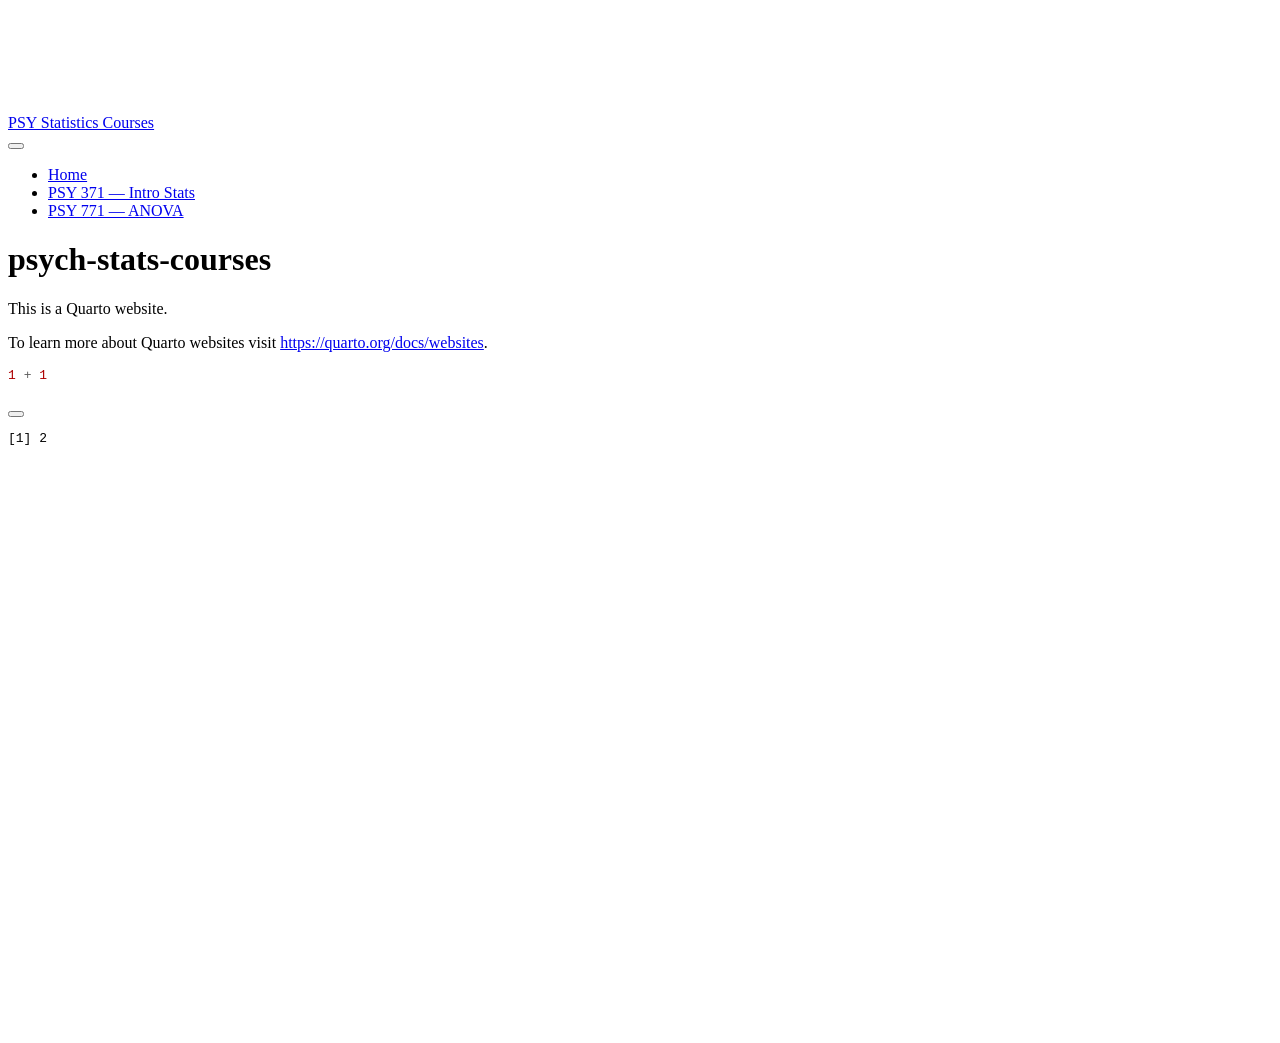
==== docs/index.html @ b62e123d "add docs folder" ====
<!DOCTYPE html>
<html xmlns="http://www.w3.org/1999/xhtml" lang="en" xml:lang="en"><head>

<meta charset="utf-8">
<meta name="generator" content="quarto-1.8.25">

<meta name="viewport" content="width=device-width, initial-scale=1.0, user-scalable=yes">


<title>psych-stats-courses – PSY Statistics Courses</title>
<style>
code{white-space: pre-wrap;}
span.smallcaps{font-variant: small-caps;}
div.columns{display: flex; gap: min(4vw, 1.5em);}
div.column{flex: auto; overflow-x: auto;}
div.hanging-indent{margin-left: 1.5em; text-indent: -1.5em;}
ul.task-list{list-style: none;}
ul.task-list li input[type="checkbox"] {
  width: 0.8em;
  margin: 0 0.8em 0.2em -1em; /* quarto-specific, see https://github.com/quarto-dev/quarto-cli/issues/4556 */ 
  vertical-align: middle;
}
/* CSS for syntax highlighting */
html { -webkit-text-size-adjust: 100%; }
pre > code.sourceCode { white-space: pre; position: relative; }
pre > code.sourceCode > span { display: inline-block; line-height: 1.25; }
pre > code.sourceCode > span:empty { height: 1.2em; }
.sourceCode { overflow: visible; }
code.sourceCode > span { color: inherit; text-decoration: inherit; }
div.sourceCode { margin: 1em 0; }
pre.sourceCode { margin: 0; }
@media screen {
div.sourceCode { overflow: auto; }
}
@media print {
pre > code.sourceCode { white-space: pre-wrap; }
pre > code.sourceCode > span { text-indent: -5em; padding-left: 5em; }
}
pre.numberSource code
  { counter-reset: source-line 0; }
pre.numberSource code > span
  { position: relative; left: -4em; counter-increment: source-line; }
pre.numberSource code > span > a:first-child::before
  { content: counter(source-line);
    position: relative; left: -1em; text-align: right; vertical-align: baseline;
    border: none; display: inline-block;
    -webkit-touch-callout: none; -webkit-user-select: none;
    -khtml-user-select: none; -moz-user-select: none;
    -ms-user-select: none; user-select: none;
    padding: 0 4px; width: 4em;
  }
pre.numberSource { margin-left: 3em;  padding-left: 4px; }
div.sourceCode
  {   }
@media screen {
pre > code.sourceCode > span > a:first-child::before { text-decoration: underline; }
}
</style>


<script src="site_libs/quarto-nav/quarto-nav.js"></script>
<script src="site_libs/quarto-nav/headroom.min.js"></script>
<script src="site_libs/clipboard/clipboard.min.js"></script>
<script src="site_libs/quarto-search/autocomplete.umd.js"></script>
<script src="site_libs/quarto-search/fuse.min.js"></script>
<script src="site_libs/quarto-search/quarto-search.js"></script>
<meta name="quarto:offset" content="./">
<script src="site_libs/quarto-html/quarto.js" type="module"></script>
<script src="site_libs/quarto-html/tabsets/tabsets.js" type="module"></script>
<script src="site_libs/quarto-html/axe/axe-check.js" type="module"></script>
<script src="site_libs/quarto-html/popper.min.js"></script>
<script src="site_libs/quarto-html/tippy.umd.min.js"></script>
<script src="site_libs/quarto-html/anchor.min.js"></script>
<link href="site_libs/quarto-html/tippy.css" rel="stylesheet">
<link href="site_libs/quarto-html/quarto-syntax-highlighting-7b89279ff1a6dce999919e0e67d4d9ec.css" rel="stylesheet" id="quarto-text-highlighting-styles">
<script src="site_libs/bootstrap/bootstrap.min.js"></script>
<link href="site_libs/bootstrap/bootstrap-icons.css" rel="stylesheet">
<link href="site_libs/bootstrap/bootstrap-5b4ad623e5705c0698d39aec6f10cf02.min.css" rel="stylesheet" append-hash="true" id="quarto-bootstrap" data-mode="light">
<script id="quarto-search-options" type="application/json">{
  "location": "navbar",
  "copy-button": false,
  "collapse-after": 3,
  "panel-placement": "end",
  "type": "overlay",
  "limit": 50,
  "keyboard-shortcut": [
    "f",
    "/",
    "s"
  ],
  "show-item-context": false,
  "language": {
    "search-no-results-text": "No results",
    "search-matching-documents-text": "matching documents",
    "search-copy-link-title": "Copy link to search",
    "search-hide-matches-text": "Hide additional matches",
    "search-more-match-text": "more match in this document",
    "search-more-matches-text": "more matches in this document",
    "search-clear-button-title": "Clear",
    "search-text-placeholder": "",
    "search-detached-cancel-button-title": "Cancel",
    "search-submit-button-title": "Submit",
    "search-label": "Search"
  }
}</script>


</head>

<body class="nav-fixed quarto-light">

<div id="quarto-search-results"></div>
  <header id="quarto-header" class="headroom fixed-top">
    <nav class="navbar navbar-expand-lg " data-bs-theme="dark">
      <div class="navbar-container container-fluid">
      <div class="navbar-brand-container mx-auto">
    <a href="./index.html" class="navbar-brand navbar-brand-logo">
    </a>
    <a class="navbar-brand" href="./index.html">
    <span class="navbar-title">PSY Statistics Courses</span>
    </a>
  </div>
            <div id="quarto-search" class="" title="Search"></div>
          <button class="navbar-toggler" type="button" data-bs-toggle="collapse" data-bs-target="#navbarCollapse" aria-controls="navbarCollapse" role="menu" aria-expanded="false" aria-label="Toggle navigation" onclick="if (window.quartoToggleHeadroom) { window.quartoToggleHeadroom(); }">
  <span class="navbar-toggler-icon"></span>
</button>
          <div class="collapse navbar-collapse" id="navbarCollapse">
            <ul class="navbar-nav navbar-nav-scroll me-auto">
  <li class="nav-item">
    <a class="nav-link active" href="./index.html" aria-current="page"> 
<span class="menu-text">Home</span></a>
  </li>  
  <li class="nav-item">
    <a class="nav-link" href="./psy371/index.html"> 
<span class="menu-text">PSY 371 — Intro Stats</span></a>
  </li>  
  <li class="nav-item">
    <a class="nav-link" href="./psy771/index.html"> 
<span class="menu-text">PSY 771 — ANOVA</span></a>
  </li>  
</ul>
          </div> <!-- /navcollapse -->
            <div class="quarto-navbar-tools">
</div>
      </div> <!-- /container-fluid -->
    </nav>
</header>
<!-- content -->
<div id="quarto-content" class="quarto-container page-columns page-rows-contents page-layout-article page-navbar">
<!-- sidebar -->
<!-- margin-sidebar -->
    <div id="quarto-margin-sidebar" class="sidebar margin-sidebar zindex-bottom">
        
    </div>
<!-- main -->
<main class="content" id="quarto-document-content">

<header id="title-block-header" class="quarto-title-block default">
<div class="quarto-title">
<h1 class="title">psych-stats-courses</h1>
</div>



<div class="quarto-title-meta">

    
  
    
  </div>
  


</header>


<p>This is a Quarto website.</p>
<p>To learn more about Quarto websites visit <a href="https://quarto.org/docs/websites" class="uri">https://quarto.org/docs/websites</a>.</p>
<div class="cell">
<div class="code-copy-outer-scaffold"><div class="sourceCode cell-code" id="cb1"><pre class="sourceCode r code-with-copy"><code class="sourceCode r"><span id="cb1-1"><a href="#cb1-1" aria-hidden="true" tabindex="-1"></a><span class="dv">1</span> <span class="sc">+</span> <span class="dv">1</span></span></code></pre></div><button title="Copy to Clipboard" class="code-copy-button"><i class="bi"></i></button></div>
<div class="cell-output cell-output-stdout">
<pre><code>[1] 2</code></pre>
</div>
</div>



</main> <!-- /main -->
<script id="quarto-html-after-body" type="application/javascript">
  window.document.addEventListener("DOMContentLoaded", function (event) {
    const icon = "";
    const anchorJS = new window.AnchorJS();
    anchorJS.options = {
      placement: 'right',
      icon: icon
    };
    anchorJS.add('.anchored');
    const isCodeAnnotation = (el) => {
      for (const clz of el.classList) {
        if (clz.startsWith('code-annotation-')) {                     
          return true;
        }
      }
      return false;
    }
    const onCopySuccess = function(e) {
      // button target
      const button = e.trigger;
      // don't keep focus
      button.blur();
      // flash "checked"
      button.classList.add('code-copy-button-checked');
      var currentTitle = button.getAttribute("title");
      button.setAttribute("title", "Copied!");
      let tooltip;
      if (window.bootstrap) {
        button.setAttribute("data-bs-toggle", "tooltip");
        button.setAttribute("data-bs-placement", "left");
        button.setAttribute("data-bs-title", "Copied!");
        tooltip = new bootstrap.Tooltip(button, 
          { trigger: "manual", 
            customClass: "code-copy-button-tooltip",
            offset: [0, -8]});
        tooltip.show();    
      }
      setTimeout(function() {
        if (tooltip) {
          tooltip.hide();
          button.removeAttribute("data-bs-title");
          button.removeAttribute("data-bs-toggle");
          button.removeAttribute("data-bs-placement");
        }
        button.setAttribute("title", currentTitle);
        button.classList.remove('code-copy-button-checked');
      }, 1000);
      // clear code selection
      e.clearSelection();
    }
    const getTextToCopy = function(trigger) {
      const outerScaffold = trigger.parentElement.cloneNode(true);
      const codeEl = outerScaffold.querySelector('code');
      for (const childEl of codeEl.children) {
        if (isCodeAnnotation(childEl)) {
          childEl.remove();
        }
      }
      return codeEl.innerText;
    }
    const clipboard = new window.ClipboardJS('.code-copy-button:not([data-in-quarto-modal])', {
      text: getTextToCopy
    });
    clipboard.on('success', onCopySuccess);
    if (window.document.getElementById('quarto-embedded-source-code-modal')) {
      const clipboardModal = new window.ClipboardJS('.code-copy-button[data-in-quarto-modal]', {
        text: getTextToCopy,
        container: window.document.getElementById('quarto-embedded-source-code-modal')
      });
      clipboardModal.on('success', onCopySuccess);
    }
      var localhostRegex = new RegExp(/^(?:http|https):\/\/localhost\:?[0-9]*\//);
      var mailtoRegex = new RegExp(/^mailto:/);
        var filterRegex = new RegExp('/' + window.location.host + '/');
      var isInternal = (href) => {
          return filterRegex.test(href) || localhostRegex.test(href) || mailtoRegex.test(href);
      }
      // Inspect non-navigation links and adorn them if external
     var links = window.document.querySelectorAll('a[href]:not(.nav-link):not(.navbar-brand):not(.toc-action):not(.sidebar-link):not(.sidebar-item-toggle):not(.pagination-link):not(.no-external):not([aria-hidden]):not(.dropdown-item):not(.quarto-navigation-tool):not(.about-link)');
      for (var i=0; i<links.length; i++) {
        const link = links[i];
        if (!isInternal(link.href)) {
          // undo the damage that might have been done by quarto-nav.js in the case of
          // links that we want to consider external
          if (link.dataset.originalHref !== undefined) {
            link.href = link.dataset.originalHref;
          }
        }
      }
    function tippyHover(el, contentFn, onTriggerFn, onUntriggerFn) {
      const config = {
        allowHTML: true,
        maxWidth: 500,
        delay: 100,
        arrow: false,
        appendTo: function(el) {
            return el.parentElement;
        },
        interactive: true,
        interactiveBorder: 10,
        theme: 'quarto',
        placement: 'bottom-start',
      };
      if (contentFn) {
        config.content = contentFn;
      }
      if (onTriggerFn) {
        config.onTrigger = onTriggerFn;
      }
      if (onUntriggerFn) {
        config.onUntrigger = onUntriggerFn;
      }
      window.tippy(el, config); 
    }
    const noterefs = window.document.querySelectorAll('a[role="doc-noteref"]');
    for (var i=0; i<noterefs.length; i++) {
      const ref = noterefs[i];
      tippyHover(ref, function() {
        // use id or data attribute instead here
        let href = ref.getAttribute('data-footnote-href') || ref.getAttribute('href');
        try { href = new URL(href).hash; } catch {}
        const id = href.replace(/^#\/?/, "");
        const note = window.document.getElementById(id);
        if (note) {
          return note.innerHTML;
        } else {
          return "";
        }
      });
    }
    const xrefs = window.document.querySelectorAll('a.quarto-xref');
    const processXRef = (id, note) => {
      // Strip column container classes
      const stripColumnClz = (el) => {
        el.classList.remove("page-full", "page-columns");
        if (el.children) {
          for (const child of el.children) {
            stripColumnClz(child);
          }
        }
      }
      stripColumnClz(note)
      if (id === null || id.startsWith('sec-')) {
        // Special case sections, only their first couple elements
        const container = document.createElement("div");
        if (note.children && note.children.length > 2) {
          container.appendChild(note.children[0].cloneNode(true));
          for (let i = 1; i < note.children.length; i++) {
            const child = note.children[i];
            if (child.tagName === "P" && child.innerText === "") {
              continue;
            } else {
              container.appendChild(child.cloneNode(true));
              break;
            }
          }
          if (window.Quarto?.typesetMath) {
            window.Quarto.typesetMath(container);
          }
          return container.innerHTML
        } else {
          if (window.Quarto?.typesetMath) {
            window.Quarto.typesetMath(note);
          }
          return note.innerHTML;
        }
      } else {
        // Remove any anchor links if they are present
        const anchorLink = note.querySelector('a.anchorjs-link');
        if (anchorLink) {
          anchorLink.remove();
        }
        if (window.Quarto?.typesetMath) {
          window.Quarto.typesetMath(note);
        }
        if (note.classList.contains("callout")) {
          return note.outerHTML;
        } else {
          return note.innerHTML;
        }
      }
    }
    for (var i=0; i<xrefs.length; i++) {
      const xref = xrefs[i];
      tippyHover(xref, undefined, function(instance) {
        instance.disable();
        let url = xref.getAttribute('href');
        let hash = undefined; 
        if (url.startsWith('#')) {
          hash = url;
        } else {
          try { hash = new URL(url).hash; } catch {}
        }
        if (hash) {
          const id = hash.replace(/^#\/?/, "");
          const note = window.document.getElementById(id);
          if (note !== null) {
            try {
              const html = processXRef(id, note.cloneNode(true));
              instance.setContent(html);
            } finally {
              instance.enable();
              instance.show();
            }
          } else {
            // See if we can fetch this
            fetch(url.split('#')[0])
            .then(res => res.text())
            .then(html => {
              const parser = new DOMParser();
              const htmlDoc = parser.parseFromString(html, "text/html");
              const note = htmlDoc.getElementById(id);
              if (note !== null) {
                const html = processXRef(id, note);
                instance.setContent(html);
              } 
            }).finally(() => {
              instance.enable();
              instance.show();
            });
          }
        } else {
          // See if we can fetch a full url (with no hash to target)
          // This is a special case and we should probably do some content thinning / targeting
          fetch(url)
          .then(res => res.text())
          .then(html => {
            const parser = new DOMParser();
            const htmlDoc = parser.parseFromString(html, "text/html");
            const note = htmlDoc.querySelector('main.content');
            if (note !== null) {
              // This should only happen for chapter cross references
              // (since there is no id in the URL)
              // remove the first header
              if (note.children.length > 0 && note.children[0].tagName === "HEADER") {
                note.children[0].remove();
              }
              const html = processXRef(null, note);
              instance.setContent(html);
            } 
          }).finally(() => {
            instance.enable();
            instance.show();
          });
        }
      }, function(instance) {
      });
    }
        let selectedAnnoteEl;
        const selectorForAnnotation = ( cell, annotation) => {
          let cellAttr = 'data-code-cell="' + cell + '"';
          let lineAttr = 'data-code-annotation="' +  annotation + '"';
          const selector = 'span[' + cellAttr + '][' + lineAttr + ']';
          return selector;
        }
        const selectCodeLines = (annoteEl) => {
          const doc = window.document;
          const targetCell = annoteEl.getAttribute("data-target-cell");
          const targetAnnotation = annoteEl.getAttribute("data-target-annotation");
          const annoteSpan = window.document.querySelector(selectorForAnnotation(targetCell, targetAnnotation));
          const lines = annoteSpan.getAttribute("data-code-lines").split(",");
          const lineIds = lines.map((line) => {
            return targetCell + "-" + line;
          })
          let top = null;
          let height = null;
          let parent = null;
          if (lineIds.length > 0) {
              //compute the position of the single el (top and bottom and make a div)
              const el = window.document.getElementById(lineIds[0]);
              top = el.offsetTop;
              height = el.offsetHeight;
              parent = el.parentElement.parentElement;
            if (lineIds.length > 1) {
              const lastEl = window.document.getElementById(lineIds[lineIds.length - 1]);
              const bottom = lastEl.offsetTop + lastEl.offsetHeight;
              height = bottom - top;
            }
            if (top !== null && height !== null && parent !== null) {
              // cook up a div (if necessary) and position it 
              let div = window.document.getElementById("code-annotation-line-highlight");
              if (div === null) {
                div = window.document.createElement("div");
                div.setAttribute("id", "code-annotation-line-highlight");
                div.style.position = 'absolute';
                parent.appendChild(div);
              }
              div.style.top = top - 2 + "px";
              div.style.height = height + 4 + "px";
              div.style.left = 0;
              let gutterDiv = window.document.getElementById("code-annotation-line-highlight-gutter");
              if (gutterDiv === null) {
                gutterDiv = window.document.createElement("div");
                gutterDiv.setAttribute("id", "code-annotation-line-highlight-gutter");
                gutterDiv.style.position = 'absolute';
                const codeCell = window.document.getElementById(targetCell);
                const gutter = codeCell.querySelector('.code-annotation-gutter');
                gutter.appendChild(gutterDiv);
              }
              gutterDiv.style.top = top - 2 + "px";
              gutterDiv.style.height = height + 4 + "px";
            }
            selectedAnnoteEl = annoteEl;
          }
        };
        const unselectCodeLines = () => {
          const elementsIds = ["code-annotation-line-highlight", "code-annotation-line-highlight-gutter"];
          elementsIds.forEach((elId) => {
            const div = window.document.getElementById(elId);
            if (div) {
              div.remove();
            }
          });
          selectedAnnoteEl = undefined;
        };
          // Handle positioning of the toggle
      window.addEventListener(
        "resize",
        throttle(() => {
          elRect = undefined;
          if (selectedAnnoteEl) {
            selectCodeLines(selectedAnnoteEl);
          }
        }, 10)
      );
      function throttle(fn, ms) {
      let throttle = false;
      let timer;
        return (...args) => {
          if(!throttle) { // first call gets through
              fn.apply(this, args);
              throttle = true;
          } else { // all the others get throttled
              if(timer) clearTimeout(timer); // cancel #2
              timer = setTimeout(() => {
                fn.apply(this, args);
                timer = throttle = false;
              }, ms);
          }
        };
      }
        // Attach click handler to the DT
        const annoteDls = window.document.querySelectorAll('dt[data-target-cell]');
        for (const annoteDlNode of annoteDls) {
          annoteDlNode.addEventListener('click', (event) => {
            const clickedEl = event.target;
            if (clickedEl !== selectedAnnoteEl) {
              unselectCodeLines();
              const activeEl = window.document.querySelector('dt[data-target-cell].code-annotation-active');
              if (activeEl) {
                activeEl.classList.remove('code-annotation-active');
              }
              selectCodeLines(clickedEl);
              clickedEl.classList.add('code-annotation-active');
            } else {
              // Unselect the line
              unselectCodeLines();
              clickedEl.classList.remove('code-annotation-active');
            }
          });
        }
    const findCites = (el) => {
      const parentEl = el.parentElement;
      if (parentEl) {
        const cites = parentEl.dataset.cites;
        if (cites) {
          return {
            el,
            cites: cites.split(' ')
          };
        } else {
          return findCites(el.parentElement)
        }
      } else {
        return undefined;
      }
    };
    var bibliorefs = window.document.querySelectorAll('a[role="doc-biblioref"]');
    for (var i=0; i<bibliorefs.length; i++) {
      const ref = bibliorefs[i];
      const citeInfo = findCites(ref);
      if (citeInfo) {
        tippyHover(citeInfo.el, function() {
          var popup = window.document.createElement('div');
          citeInfo.cites.forEach(function(cite) {
            var citeDiv = window.document.createElement('div');
            citeDiv.classList.add('hanging-indent');
            citeDiv.classList.add('csl-entry');
            var biblioDiv = window.document.getElementById('ref-' + cite);
            if (biblioDiv) {
              citeDiv.innerHTML = biblioDiv.innerHTML;
            }
            popup.appendChild(citeDiv);
          });
          return popup.innerHTML;
        });
      }
    }
  });
  </script>
</div> <!-- /content -->




</body></html>
---- docs/site_libs/quarto-html/tippy.css ----
.tippy-box[data-animation=fade][data-state=hidden]{opacity:0}[data-tippy-root]{max-width:calc(100vw - 10px)}.tippy-box{position:relative;background-color:#333;color:#fff;border-radius:4px;font-size:14px;line-height:1.4;white-space:normal;outline:0;transition-property:transform,visibility,opacity}.tippy-box[data-placement^=top]>.tippy-arrow{bottom:0}.tippy-box[data-placement^=top]>.tippy-arrow:before{bottom:-7px;left:0;border-width:8px 8px 0;border-top-color:initial;transform-origin:center top}.tippy-box[data-placement^=bottom]>.tippy-arrow{top:0}.tippy-box[data-placement^=bottom]>.tippy-arrow:before{top:-7px;left:0;border-width:0 8px 8px;border-bottom-color:initial;transform-origin:center bottom}.tippy-box[data-placement^=left]>.tippy-arrow{right:0}.tippy-box[data-placement^=left]>.tippy-arrow:before{border-width:8px 0 8px 8px;border-left-color:initial;right:-7px;transform-origin:center left}.tippy-box[data-placement^=right]>.tippy-arrow{left:0}.tippy-box[data-placement^=right]>.tippy-arrow:before{left:-7px;border-width:8px 8px 8px 0;border-right-color:initial;transform-origin:center right}.tippy-box[data-inertia][data-state=visible]{transition-timing-function:cubic-bezier(.54,1.5,.38,1.11)}.tippy-arrow{width:16px;height:16px;color:#333}.tippy-arrow:before{content:"";position:absolute;border-color:transparent;border-style:solid}.tippy-content{position:relative;padding:5px 9px;z-index:1}
---- docs/site_libs/quarto-html/quarto-syntax-highlighting-7b89279ff1a6dce999919e0e67d4d9ec.css ----
/* quarto syntax highlight colors */
:root {
  --quarto-hl-ot-color: #003B4F;
  --quarto-hl-at-color: #657422;
  --quarto-hl-ss-color: #20794D;
  --quarto-hl-an-color: #5E5E5E;
  --quarto-hl-fu-color: #4758AB;
  --quarto-hl-st-color: #20794D;
  --quarto-hl-cf-color: #003B4F;
  --quarto-hl-op-color: #5E5E5E;
  --quarto-hl-er-color: #AD0000;
  --quarto-hl-bn-color: #AD0000;
  --quarto-hl-al-color: #AD0000;
  --quarto-hl-va-color: #111111;
  --quarto-hl-bu-color: inherit;
  --quarto-hl-ex-color: inherit;
  --quarto-hl-pp-color: #AD0000;
  --quarto-hl-in-color: #5E5E5E;
  --quarto-hl-vs-color: #20794D;
  --quarto-hl-wa-color: #5E5E5E;
  --quarto-hl-do-color: #5E5E5E;
  --quarto-hl-im-color: #00769E;
  --quarto-hl-ch-color: #20794D;
  --quarto-hl-dt-color: #AD0000;
  --quarto-hl-fl-color: #AD0000;
  --quarto-hl-co-color: #5E5E5E;
  --quarto-hl-cv-color: #5E5E5E;
  --quarto-hl-cn-color: #8f5902;
  --quarto-hl-sc-color: #5E5E5E;
  --quarto-hl-dv-color: #AD0000;
  --quarto-hl-kw-color: #003B4F;
}

/* other quarto variables */
:root {
  --quarto-font-monospace: SFMono-Regular, Menlo, Monaco, Consolas, "Liberation Mono", "Courier New", monospace;
}

/* syntax highlight based on Pandoc's rules */
pre > code.sourceCode > span {
  color: #003B4F;
}

code.sourceCode > span {
  color: #003B4F;
}

div.sourceCode,
div.sourceCode pre.sourceCode {
  color: #003B4F;
}

/* Normal */
code span {
  color: #003B4F;
}

/* Alert */
code span.al {
  color: #AD0000;
  font-style: inherit;
}

/* Annotation */
code span.an {
  color: #5E5E5E;
  font-style: inherit;
}

/* Attribute */
code span.at {
  color: #657422;
  font-style: inherit;
}

/* BaseN */
code span.bn {
  color: #AD0000;
  font-style: inherit;
}

/* BuiltIn */
code span.bu {
  font-style: inherit;
}

/* ControlFlow */
code span.cf {
  color: #003B4F;
  font-weight: bold;
  font-style: inherit;
}

/* Char */
code span.ch {
  color: #20794D;
  font-style: inherit;
}

/* Constant */
code span.cn {
  color: #8f5902;
  font-style: inherit;
}

/* Comment */
code span.co {
  color: #5E5E5E;
  font-style: inherit;
}

/* CommentVar */
code span.cv {
  color: #5E5E5E;
  font-style: italic;
}

/* Documentation */
code span.do {
  color: #5E5E5E;
  font-style: italic;
}

/* DataType */
code span.dt {
  color: #AD0000;
  font-style: inherit;
}

/* DecVal */
code span.dv {
  color: #AD0000;
  font-style: inherit;
}

/* Error */
code span.er {
  color: #AD0000;
  font-style: inherit;
}

/* Extension */
code span.ex {
  font-style: inherit;
}

/* Float */
code span.fl {
  color: #AD0000;
  font-style: inherit;
}

/* Function */
code span.fu {
  color: #4758AB;
  font-style: inherit;
}

/* Import */
code span.im {
  color: #00769E;
  font-style: inherit;
}

/* Information */
code span.in {
  color: #5E5E5E;
  font-style: inherit;
}

/* Keyword */
code span.kw {
  color: #003B4F;
  font-weight: bold;
  font-style: inherit;
}

/* Operator */
code span.op {
  color: #5E5E5E;
  font-style: inherit;
}

/* Other */
code span.ot {
  color: #003B4F;
  font-style: inherit;
}

/* Preprocessor */
code span.pp {
  color: #AD0000;
  font-style: inherit;
}

/* SpecialChar */
code span.sc {
  color: #5E5E5E;
  font-style: inherit;
}

/* SpecialString */
code span.ss {
  color: #20794D;
  font-style: inherit;
}

/* String */
code span.st {
  color: #20794D;
  font-style: inherit;
}

/* Variable */
code span.va {
  color: #111111;
  font-style: inherit;
}

/* VerbatimString */
code span.vs {
  color: #20794D;
  font-style: inherit;
}

/* Warning */
code span.wa {
  color: #5E5E5E;
  font-style: italic;
}

.prevent-inlining {
  content: "</";
}

/*# sourceMappingURL=3944bc705cfaf4c80e56f77c5205168a.css.map */
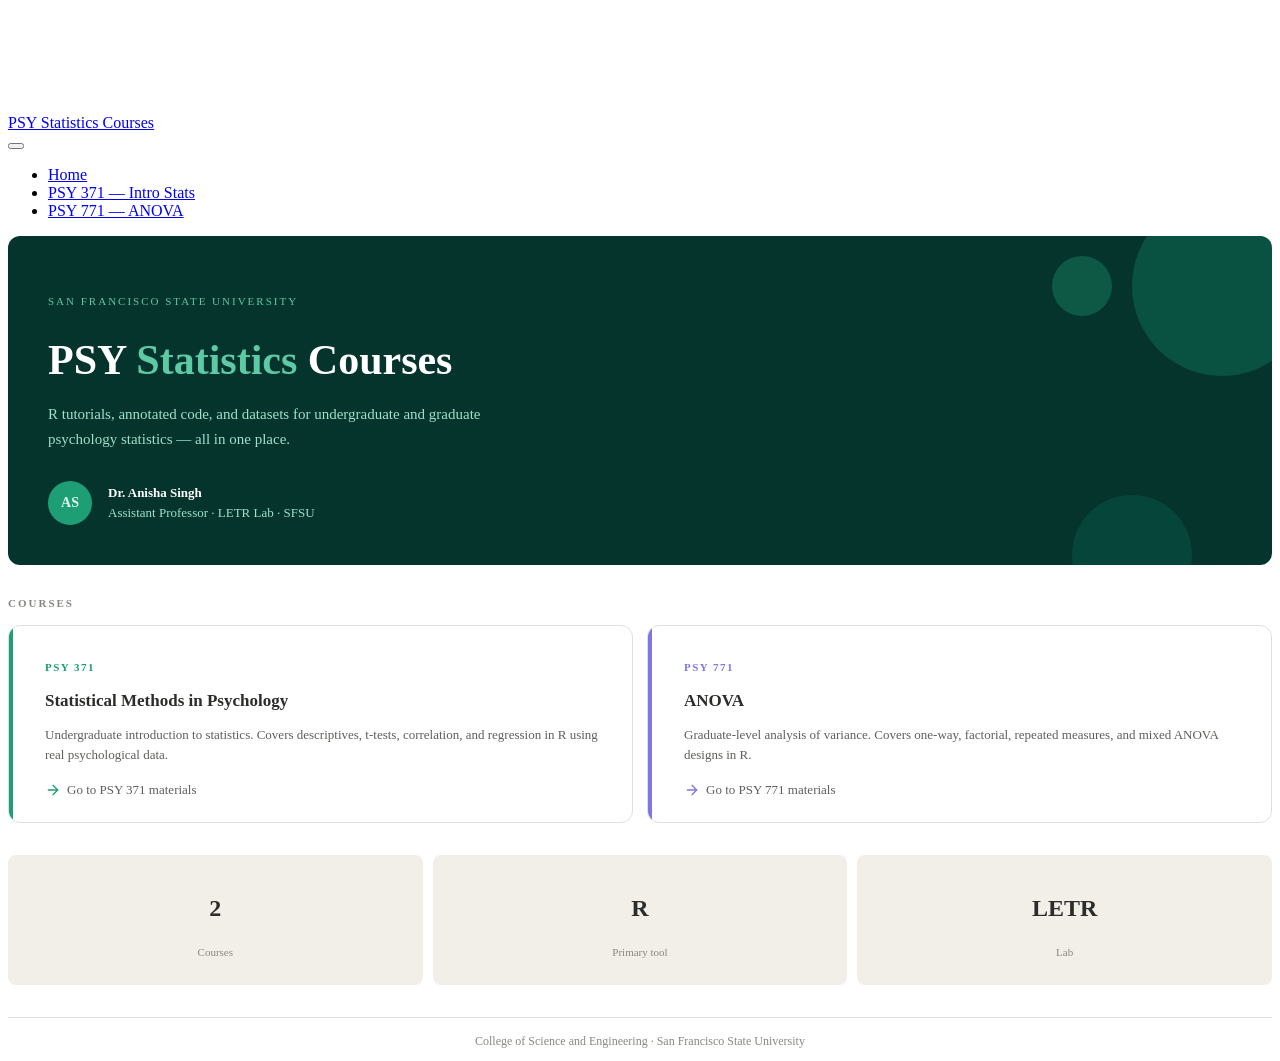
==== commit f0db3d98: "edit 371 description" ====
--- a/docs/index.html
+++ b/docs/index.html
@@ -7,7 +7,7 @@
 <meta name="viewport" content="width=device-width, initial-scale=1.0, user-scalable=yes">
 
 
-<title>psych-stats-courses – PSY Statistics Courses</title>
+<title>quarto-input8b8305bd3e0d8094 – PSY Statistics Courses</title>
 <style>
 code{white-space: pre-wrap;}
 span.smallcaps{font-variant: small-caps;}
@@ -19,41 +19,6 @@
   width: 0.8em;
   margin: 0 0.8em 0.2em -1em; /* quarto-specific, see https://github.com/quarto-dev/quarto-cli/issues/4556 */ 
   vertical-align: middle;
-}
-/* CSS for syntax highlighting */
-html { -webkit-text-size-adjust: 100%; }
-pre > code.sourceCode { white-space: pre; position: relative; }
-pre > code.sourceCode > span { display: inline-block; line-height: 1.25; }
-pre > code.sourceCode > span:empty { height: 1.2em; }
-.sourceCode { overflow: visible; }
-code.sourceCode > span { color: inherit; text-decoration: inherit; }
-div.sourceCode { margin: 1em 0; }
-pre.sourceCode { margin: 0; }
-@media screen {
-div.sourceCode { overflow: auto; }
-}
-@media print {
-pre > code.sourceCode { white-space: pre-wrap; }
-pre > code.sourceCode > span { text-indent: -5em; padding-left: 5em; }
-}
-pre.numberSource code
-  { counter-reset: source-line 0; }
-pre.numberSource code > span
-  { position: relative; left: -4em; counter-increment: source-line; }
-pre.numberSource code > span > a:first-child::before
-  { content: counter(source-line);
-    position: relative; left: -1em; text-align: right; vertical-align: baseline;
-    border: none; display: inline-block;
-    -webkit-touch-callout: none; -webkit-user-select: none;
-    -khtml-user-select: none; -moz-user-select: none;
-    -ms-user-select: none; user-select: none;
-    padding: 0 4px; width: 4em;
-  }
-pre.numberSource { margin-left: 3em;  padding-left: 4px; }
-div.sourceCode
-  {   }
-@media screen {
-pre > code.sourceCode > span > a:first-child::before { text-decoration: underline; }
 }
 </style>
 
@@ -146,42 +111,118 @@
     </nav>
 </header>
 <!-- content -->
-<div id="quarto-content" class="quarto-container page-columns page-rows-contents page-layout-article page-navbar">
+<div id="quarto-content" class="quarto-container page-columns page-rows-contents page-layout-full page-navbar">
 <!-- sidebar -->
 <!-- margin-sidebar -->
     <div id="quarto-margin-sidebar" class="sidebar margin-sidebar zindex-bottom">
         
     </div>
 <!-- main -->
-<main class="content" id="quarto-document-content">
-
-<header id="title-block-header" class="quarto-title-block default">
-<div class="quarto-title">
-<h1 class="title">psych-stats-courses</h1>
+<main class="content column-page" id="quarto-document-content"><header id="title-block-header" class="quarto-title-block"></header>
+
+
+
+
+<style>
+  .hero { background: #04342C; border-radius: 12px; padding: 3rem 2.5rem 2.5rem; margin-bottom: 2rem; position: relative; overflow: hidden; }
+  .hero-geo-1 { position: absolute; top: -40px; right: -40px; width: 180px; height: 180px; border-radius: 50%; background: #0F6E56; opacity: 0.5; }
+  .hero-geo-2 { position: absolute; bottom: -50px; right: 80px; width: 120px; height: 120px; border-radius: 50%; background: #085041; opacity: 0.6; }
+  .hero-geo-3 { position: absolute; top: 20px; right: 160px; width: 60px; height: 60px; border-radius: 50%; background: #1D9E75; opacity: 0.35; }
+  .hero-eyebrow { font-size: 11px; font-weight: 500; letter-spacing: 2px; color: #5DCAA5; text-transform: uppercase; margin-bottom: 1rem; }
+  .hero-title { font-size: 42px; font-weight: 700; color: #ffffff; line-height: 1.2; margin-bottom: 1rem; max-width: 500px; }
+  .hero-title span { color: #5DCAA5; }
+  .hero-desc { font-size: 15px; color: #9FE1CB; line-height: 1.7; max-width: 460px; margin-bottom: 1.75rem; }
+  .hero-meta { display: flex; align-items: center; gap: 1rem; }
+  .hero-avatar { width: 44px; height: 44px; border-radius: 50%; background: #1D9E75; display: flex; align-items: center; justify-content: center; font-size: 14px; font-weight: 600; color: #E1F5EE; flex-shrink: 0; }
+  .hero-meta-text { font-size: 13px; color: #9FE1CB; line-height: 1.5; }
+  .hero-meta-name { color: #ffffff; font-weight: 600; }
+  .section-label { font-size: 11px; font-weight: 600; letter-spacing: 2px; color: #888780; text-transform: uppercase; margin-bottom: 1rem; }
+  .courses-grid { display: grid; grid-template-columns: repeat(auto-fit, minmax(280px, 1fr)); gap: 14px; margin-bottom: 2rem; }
+  .course-card { background: #ffffff; border: 0.5px solid #e0e0e0; border-radius: 12px; padding: 1.5rem; position: relative; overflow: hidden; }
+  .card-accent-371 { position: absolute; top: 0; left: 0; width: 4px; height: 100%; background: #1D9E75; }
+  .card-accent-771 { position: absolute; top: 0; left: 0; width: 4px; height: 100%; background: #7F77DD; }
+  .card-inner { padding-left: 0.75rem; }
+  .card-num { font-size: 11px; font-weight: 600; letter-spacing: 1.5px; text-transform: uppercase; margin-bottom: 0.5rem; }
+  .num-371 { color: #1D9E75; }
+  .num-771 { color: #7F77DD; }
+  .card-title { font-size: 17px; font-weight: 600; color: #2C2C2A; margin-bottom: 0.5rem; line-height: 1.3; }
+  .card-desc { font-size: 13px; color: #5F5E5A; line-height: 1.6; margin-bottom: 1rem; }
+  .card-links { display: flex; flex-direction: column; gap: 6px; }
+  .card-link { font-size: 13px; color: #5F5E5A; display: flex; align-items: center; gap: 6px; text-decoration: none; }
+  .card-link:hover { color: #2C2C2A; }
+  .icon-371 { color: #1D9E75; font-size: 15px; }
+  .icon-771 { color: #7F77DD; font-size: 15px; }
+  .stats-row { display: grid; grid-template-columns: repeat(3, 1fr); gap: 10px; margin-bottom: 2rem; }
+  .stat-card { background: #F1EFE8; border-radius: 8px; padding: 1rem; text-align: center; }
+  .stat-num { font-size: 24px; font-weight: 700; color: #2C2C2A; }
+  .stat-label { font-size: 11px; color: #888780; margin-top: 2px; }
+  .footer-note { text-align: center; font-size: 12px; color: #888780; padding-top: 1rem; border-top: 0.5px solid #e0e0e0; }
+</style>
+
+<div class="hero">
+  <div class="hero-geo-1"></div>
+  <div class="hero-geo-2"></div>
+  <div class="hero-geo-3"></div>
+  <p class="hero-eyebrow">San Francisco State University</p>
+  <h1 class="hero-title">PSY <span>Statistics</span> Courses</h1>
+  <p class="hero-desc">R tutorials, annotated code, and datasets for undergraduate and graduate psychology statistics — all in one place.</p>
+  <div class="hero-meta">
+    <div class="hero-avatar">AS</div>
+    <div class="hero-meta-text">
+      <span class="hero-meta-name">Dr. Anisha Singh</span><br>
+      Assistant Professor · LETR Lab · SFSU
+    </div>
+  </div>
 </div>
 
-
-
-<div class="quarto-title-meta">
-
-    
-  
-    
+<p class="section-label">Courses</p>
+<div class="courses-grid">
+  <div class="course-card">
+    <div class="card-accent-371"></div>
+    <div class="card-inner">
+      <p class="card-num num-371">PSY 371</p>
+      <p class="card-title">Statistical Methods in Psychology</p>
+      <p class="card-desc">Undergraduate introduction to statistics. Covers descriptives, t-tests, correlation, and regression in R using real psychological data.</p>
+      <div class="card-links">
+        <a class="card-link" href="psy371/index.html">
+          <svg class="icon-371" xmlns="http://www.w3.org/2000/svg" width="16" height="16" viewbox="0 0 24 24" fill="none" stroke="currentColor" stroke-width="2" stroke-linecap="round" stroke-linejoin="round"><path d="M5 12h14"></path><path d="m12 5 7 7-7 7"></path></svg>
+          Go to PSY 371 materials
+        </a>
+      </div>
+    </div>
   </div>
-  
-
-
-</header>
-
-
-<p>This is a Quarto website.</p>
-<p>To learn more about Quarto websites visit <a href="https://quarto.org/docs/websites" class="uri">https://quarto.org/docs/websites</a>.</p>
-<div class="cell">
-<div class="code-copy-outer-scaffold"><div class="sourceCode cell-code" id="cb1"><pre class="sourceCode r code-with-copy"><code class="sourceCode r"><span id="cb1-1"><a href="#cb1-1" aria-hidden="true" tabindex="-1"></a><span class="dv">1</span> <span class="sc">+</span> <span class="dv">1</span></span></code></pre></div><button title="Copy to Clipboard" class="code-copy-button"><i class="bi"></i></button></div>
-<div class="cell-output cell-output-stdout">
-<pre><code>[1] 2</code></pre>
+  <div class="course-card">
+    <div class="card-accent-771"></div>
+    <div class="card-inner">
+      <p class="card-num num-771">PSY 771</p>
+      <p class="card-title">ANOVA</p>
+      <p class="card-desc">Graduate-level analysis of variance. Covers one-way, factorial, repeated measures, and mixed ANOVA designs in R.</p>
+      <div class="card-links">
+        <a class="card-link" href="psy771/index.html">
+          <svg class="icon-771" xmlns="http://www.w3.org/2000/svg" width="16" height="16" viewbox="0 0 24 24" fill="none" stroke="currentColor" stroke-width="2" stroke-linecap="round" stroke-linejoin="round"><path d="M5 12h14"></path><path d="m12 5 7 7-7 7"></path></svg>
+          Go to PSY 771 materials
+        </a>
+      </div>
+    </div>
+  </div>
 </div>
+
+<div class="stats-row">
+  <div class="stat-card">
+    <p class="stat-num">2</p>
+    <p class="stat-label">Courses</p>
+  </div>
+  <div class="stat-card">
+    <p class="stat-num">R</p>
+    <p class="stat-label">Primary tool</p>
+  </div>
+  <div class="stat-card">
+    <p class="stat-num">LETR</p>
+    <p class="stat-label">Lab</p>
+  </div>
 </div>
+
+<p class="footer-note">College of Science and Engineering · San Francisco State University</p>
 
 
 
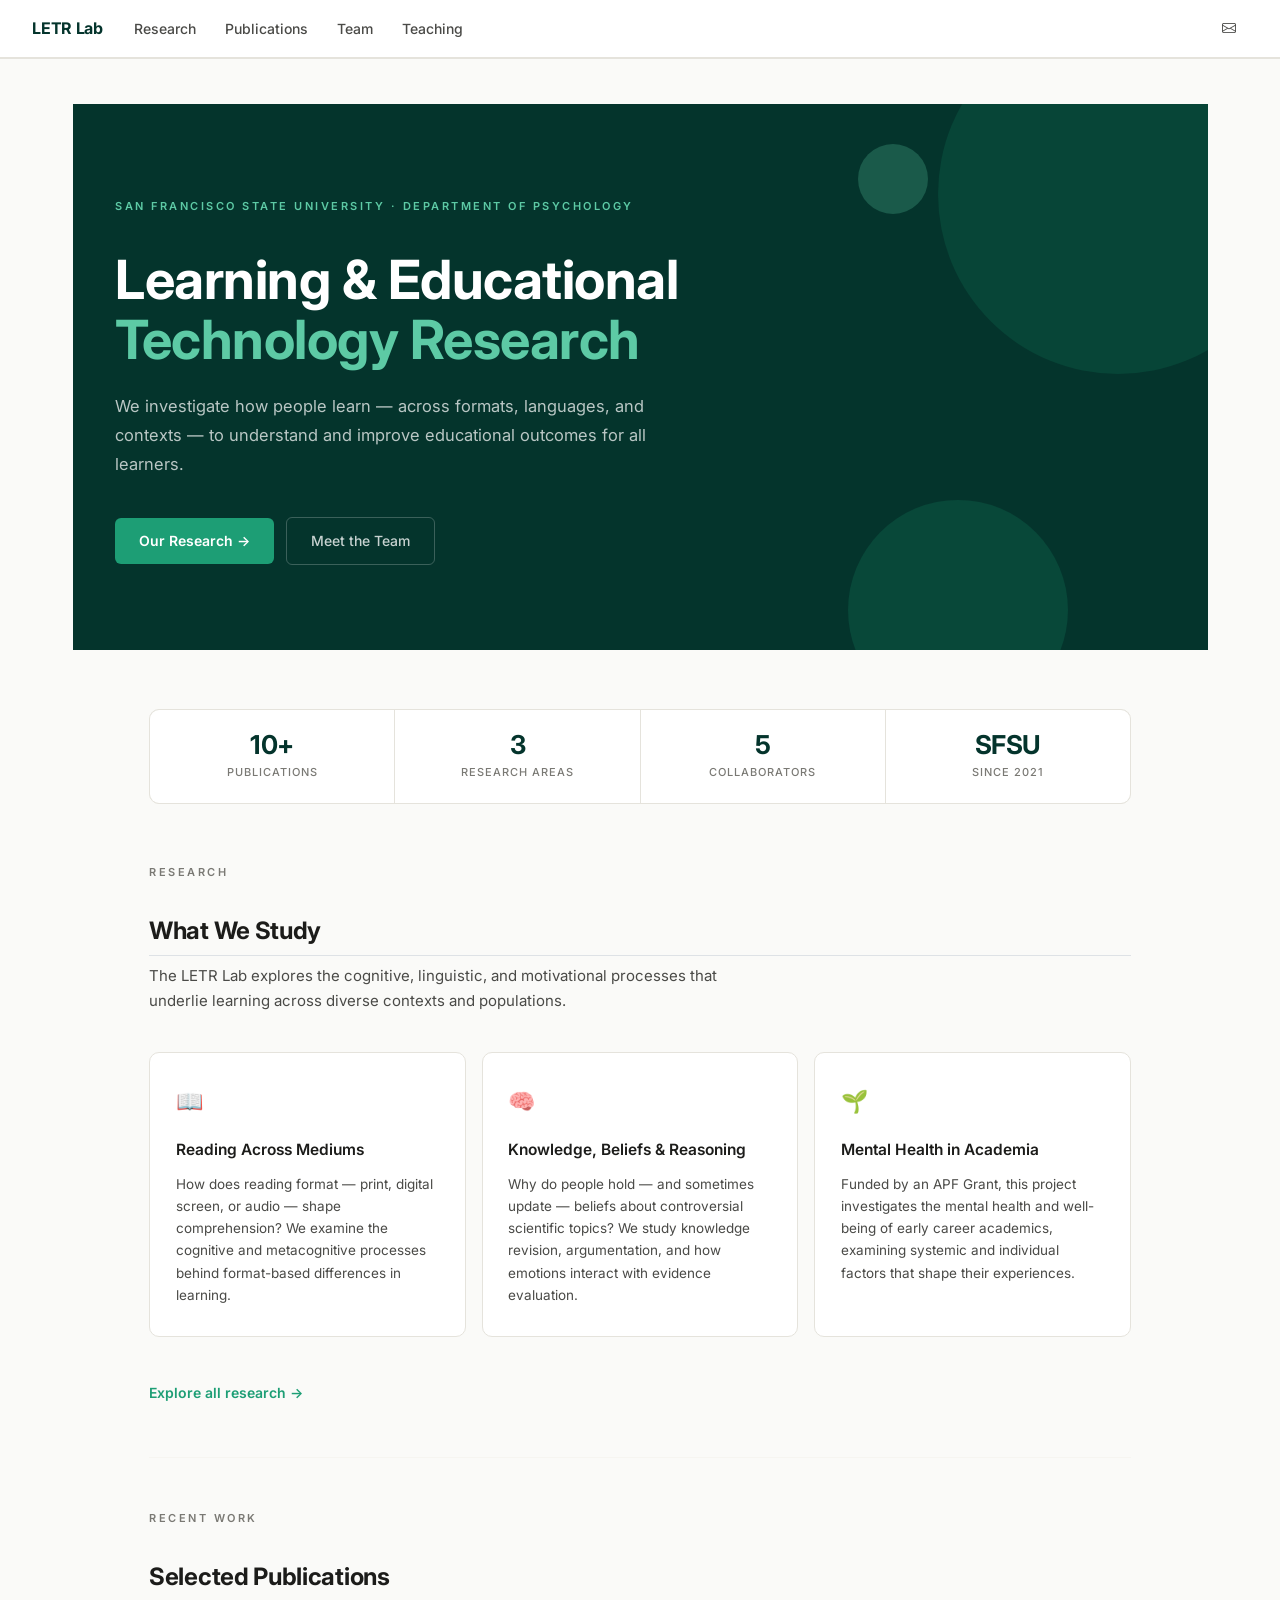
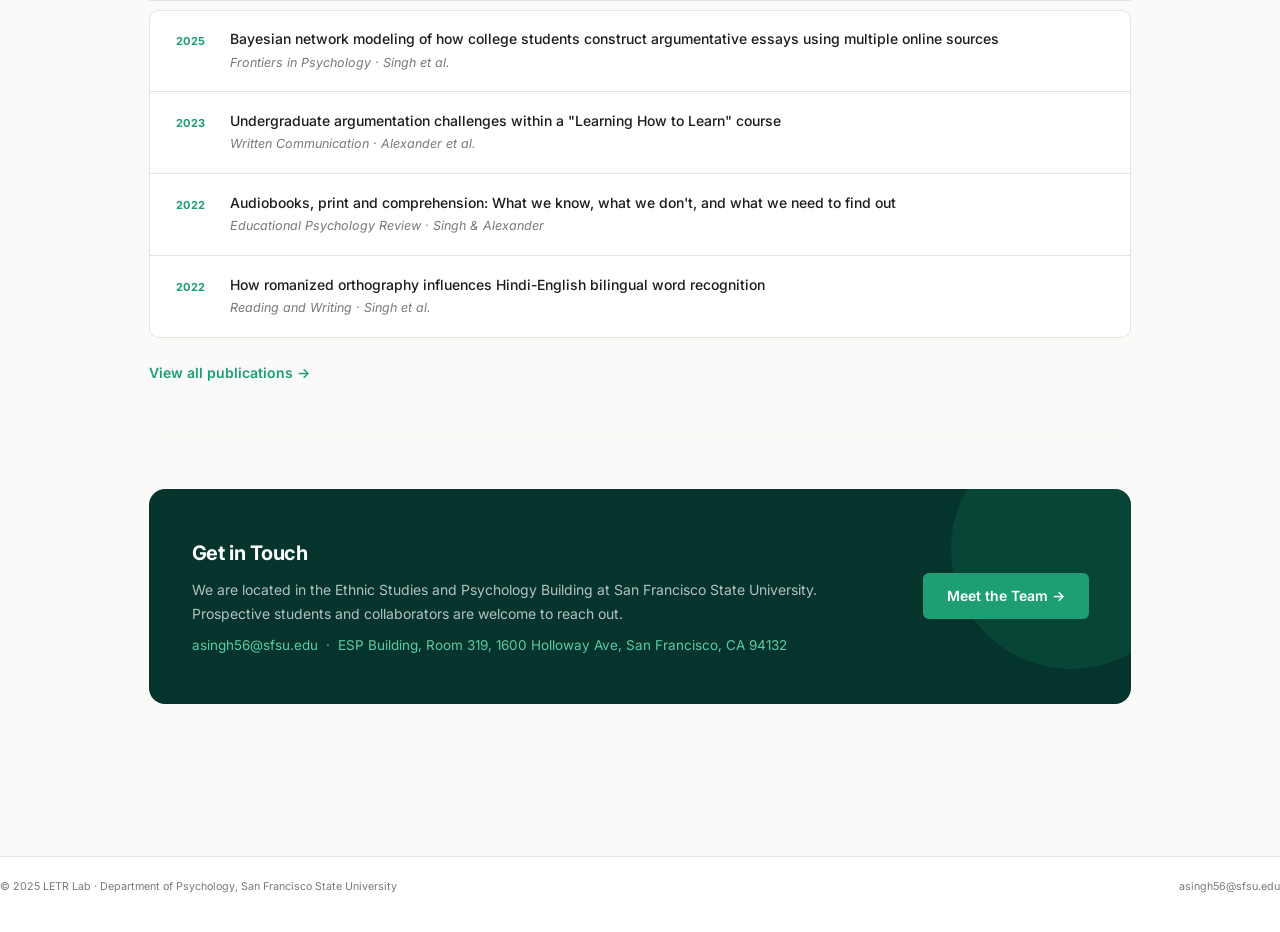
==== commit 7769b558: "Fix theme config and render site" ====
--- a/docs/index.html
+++ b/docs/index.html
@@ -7,7 +7,7 @@
 <meta name="viewport" content="width=device-width, initial-scale=1.0, user-scalable=yes">
 
 
-<title>quarto-input8b8305bd3e0d8094 – PSY Statistics Courses</title>
+<title>quarto-input95e16259f5eb79db – LETR Lab</title>
 <style>
 code{white-space: pre-wrap;}
 span.smallcaps{font-variant: small-caps;}
@@ -26,10 +26,6 @@
 <script src="site_libs/quarto-nav/quarto-nav.js"></script>
 <script src="site_libs/quarto-nav/headroom.min.js"></script>
 <script src="site_libs/clipboard/clipboard.min.js"></script>
-<script src="site_libs/quarto-search/autocomplete.umd.js"></script>
-<script src="site_libs/quarto-search/fuse.min.js"></script>
-<script src="site_libs/quarto-search/quarto-search.js"></script>
-<meta name="quarto:offset" content="./">
 <script src="site_libs/quarto-html/quarto.js" type="module"></script>
 <script src="site_libs/quarto-html/tabsets/tabsets.js" type="module"></script>
 <script src="site_libs/quarto-html/axe/axe-check.js" type="module"></script>
@@ -40,20 +36,8 @@
 <link href="site_libs/quarto-html/quarto-syntax-highlighting-7b89279ff1a6dce999919e0e67d4d9ec.css" rel="stylesheet" id="quarto-text-highlighting-styles">
 <script src="site_libs/bootstrap/bootstrap.min.js"></script>
 <link href="site_libs/bootstrap/bootstrap-icons.css" rel="stylesheet">
-<link href="site_libs/bootstrap/bootstrap-5b4ad623e5705c0698d39aec6f10cf02.min.css" rel="stylesheet" append-hash="true" id="quarto-bootstrap" data-mode="light">
+<link href="site_libs/bootstrap/bootstrap-f773a0c06705e05b96cb58ad98928696.min.css" rel="stylesheet" append-hash="true" id="quarto-bootstrap" data-mode="light">
 <script id="quarto-search-options" type="application/json">{
-  "location": "navbar",
-  "copy-button": false,
-  "collapse-after": 3,
-  "panel-placement": "end",
-  "type": "overlay",
-  "limit": 50,
-  "keyboard-shortcut": [
-    "f",
-    "/",
-    "s"
-  ],
-  "show-item-context": false,
   "language": {
     "search-no-results-text": "No results",
     "search-matching-documents-text": "matching documents",
@@ -70,6 +54,7 @@
 }</script>
 
 
+<link rel="stylesheet" href="styles.css">
 </head>
 
 <body class="nav-fixed quarto-light">
@@ -82,26 +67,36 @@
     <a href="./index.html" class="navbar-brand navbar-brand-logo">
     </a>
     <a class="navbar-brand" href="./index.html">
-    <span class="navbar-title">PSY Statistics Courses</span>
+    <span class="navbar-title">LETR Lab</span>
     </a>
   </div>
-            <div id="quarto-search" class="" title="Search"></div>
           <button class="navbar-toggler" type="button" data-bs-toggle="collapse" data-bs-target="#navbarCollapse" aria-controls="navbarCollapse" role="menu" aria-expanded="false" aria-label="Toggle navigation" onclick="if (window.quartoToggleHeadroom) { window.quartoToggleHeadroom(); }">
   <span class="navbar-toggler-icon"></span>
 </button>
           <div class="collapse navbar-collapse" id="navbarCollapse">
             <ul class="navbar-nav navbar-nav-scroll me-auto">
   <li class="nav-item">
-    <a class="nav-link active" href="./index.html" aria-current="page"> 
-<span class="menu-text">Home</span></a>
+    <a class="nav-link" href="./research.html"> 
+<span class="menu-text">Research</span></a>
   </li>  
   <li class="nav-item">
-    <a class="nav-link" href="./psy371/index.html"> 
-<span class="menu-text">PSY 371 — Intro Stats</span></a>
+    <a class="nav-link" href="./publications.html"> 
+<span class="menu-text">Publications</span></a>
   </li>  
   <li class="nav-item">
-    <a class="nav-link" href="./psy771/index.html"> 
-<span class="menu-text">PSY 771 — ANOVA</span></a>
+    <a class="nav-link" href="./team.html"> 
+<span class="menu-text">Team</span></a>
+  </li>  
+  <li class="nav-item">
+    <a class="nav-link" href="./teaching.html"> 
+<span class="menu-text">Teaching</span></a>
+  </li>  
+</ul>
+            <ul class="navbar-nav navbar-nav-scroll ms-auto">
+  <li class="nav-item compact">
+    <a class="nav-link" href="mailto:asingh56@sfsu.edu"> <i class="bi bi-envelope" role="img" aria-label="Email">
+</i> 
+<span class="menu-text"></span></a>
   </li>  
 </ul>
           </div> <!-- /navcollapse -->
@@ -114,115 +109,127 @@
 <div id="quarto-content" class="quarto-container page-columns page-rows-contents page-layout-full page-navbar">
 <!-- sidebar -->
 <!-- margin-sidebar -->
-    <div id="quarto-margin-sidebar" class="sidebar margin-sidebar zindex-bottom">
-        
-    </div>
+    
 <!-- main -->
 <main class="content column-page" id="quarto-document-content"><header id="title-block-header" class="quarto-title-block"></header>
 
 
 
 
-<style>
-  .hero { background: #04342C; border-radius: 12px; padding: 3rem 2.5rem 2.5rem; margin-bottom: 2rem; position: relative; overflow: hidden; }
-  .hero-geo-1 { position: absolute; top: -40px; right: -40px; width: 180px; height: 180px; border-radius: 50%; background: #0F6E56; opacity: 0.5; }
-  .hero-geo-2 { position: absolute; bottom: -50px; right: 80px; width: 120px; height: 120px; border-radius: 50%; background: #085041; opacity: 0.6; }
-  .hero-geo-3 { position: absolute; top: 20px; right: 160px; width: 60px; height: 60px; border-radius: 50%; background: #1D9E75; opacity: 0.35; }
-  .hero-eyebrow { font-size: 11px; font-weight: 500; letter-spacing: 2px; color: #5DCAA5; text-transform: uppercase; margin-bottom: 1rem; }
-  .hero-title { font-size: 42px; font-weight: 700; color: #ffffff; line-height: 1.2; margin-bottom: 1rem; max-width: 500px; }
-  .hero-title span { color: #5DCAA5; }
-  .hero-desc { font-size: 15px; color: #9FE1CB; line-height: 1.7; max-width: 460px; margin-bottom: 1.75rem; }
-  .hero-meta { display: flex; align-items: center; gap: 1rem; }
-  .hero-avatar { width: 44px; height: 44px; border-radius: 50%; background: #1D9E75; display: flex; align-items: center; justify-content: center; font-size: 14px; font-weight: 600; color: #E1F5EE; flex-shrink: 0; }
-  .hero-meta-text { font-size: 13px; color: #9FE1CB; line-height: 1.5; }
-  .hero-meta-name { color: #ffffff; font-weight: 600; }
-  .section-label { font-size: 11px; font-weight: 600; letter-spacing: 2px; color: #888780; text-transform: uppercase; margin-bottom: 1rem; }
-  .courses-grid { display: grid; grid-template-columns: repeat(auto-fit, minmax(280px, 1fr)); gap: 14px; margin-bottom: 2rem; }
-  .course-card { background: #ffffff; border: 0.5px solid #e0e0e0; border-radius: 12px; padding: 1.5rem; position: relative; overflow: hidden; }
-  .card-accent-371 { position: absolute; top: 0; left: 0; width: 4px; height: 100%; background: #1D9E75; }
-  .card-accent-771 { position: absolute; top: 0; left: 0; width: 4px; height: 100%; background: #7F77DD; }
-  .card-inner { padding-left: 0.75rem; }
-  .card-num { font-size: 11px; font-weight: 600; letter-spacing: 1.5px; text-transform: uppercase; margin-bottom: 0.5rem; }
-  .num-371 { color: #1D9E75; }
-  .num-771 { color: #7F77DD; }
-  .card-title { font-size: 17px; font-weight: 600; color: #2C2C2A; margin-bottom: 0.5rem; line-height: 1.3; }
-  .card-desc { font-size: 13px; color: #5F5E5A; line-height: 1.6; margin-bottom: 1rem; }
-  .card-links { display: flex; flex-direction: column; gap: 6px; }
-  .card-link { font-size: 13px; color: #5F5E5A; display: flex; align-items: center; gap: 6px; text-decoration: none; }
-  .card-link:hover { color: #2C2C2A; }
-  .icon-371 { color: #1D9E75; font-size: 15px; }
-  .icon-771 { color: #7F77DD; font-size: 15px; }
-  .stats-row { display: grid; grid-template-columns: repeat(3, 1fr); gap: 10px; margin-bottom: 2rem; }
-  .stat-card { background: #F1EFE8; border-radius: 8px; padding: 1rem; text-align: center; }
-  .stat-num { font-size: 24px; font-weight: 700; color: #2C2C2A; }
-  .stat-label { font-size: 11px; color: #888780; margin-top: 2px; }
-  .footer-note { text-align: center; font-size: 12px; color: #888780; padding-top: 1rem; border-top: 0.5px solid #e0e0e0; }
-</style>
-
-<div class="hero">
+<div class="lab-hero">
   <div class="hero-geo-1"></div>
   <div class="hero-geo-2"></div>
   <div class="hero-geo-3"></div>
-  <p class="hero-eyebrow">San Francisco State University</p>
-  <h1 class="hero-title">PSY <span>Statistics</span> Courses</h1>
-  <p class="hero-desc">R tutorials, annotated code, and datasets for undergraduate and graduate psychology statistics — all in one place.</p>
-  <div class="hero-meta">
-    <div class="hero-avatar">AS</div>
-    <div class="hero-meta-text">
-      <span class="hero-meta-name">Dr. Anisha Singh</span><br>
-      Assistant Professor · LETR Lab · SFSU
+  <div class="hero-inner">
+    <p class="hero-eyebrow">San Francisco State University · Department of Psychology</p>
+    <h1 class="hero-title">Learning &amp; Educational<br><em>Technology Research</em></h1>
+    <p class="hero-tagline">We investigate how people learn — across formats, languages, and contexts — to understand and improve educational outcomes for all learners.</p>
+    <div class="hero-actions">
+      <a href="research.html" class="btn-primary">Our Research →</a>
+      <a href="team.html" class="btn-ghost">Meet the Team</a>
     </div>
   </div>
 </div>
 
-<p class="section-label">Courses</p>
-<div class="courses-grid">
-  <div class="course-card">
-    <div class="card-accent-371"></div>
-    <div class="card-inner">
-      <p class="card-num num-371">PSY 371</p>
-      <p class="card-title">Statistical Methods in Psychology</p>
-      <p class="card-desc">Undergraduate introduction to statistics. Covers descriptives, t-tests, correlation, and regression in R using real psychological data.</p>
-      <div class="card-links">
-        <a class="card-link" href="psy371/index.html">
-          <svg class="icon-371" xmlns="http://www.w3.org/2000/svg" width="16" height="16" viewbox="0 0 24 24" fill="none" stroke="currentColor" stroke-width="2" stroke-linecap="round" stroke-linejoin="round"><path d="M5 12h14"></path><path d="m12 5 7 7-7 7"></path></svg>
-          Go to PSY 371 materials
-        </a>
+<div class="page-content">
+
+  <div class="stats-strip">
+    <div class="stat-item">
+      <div class="stat-num">10+</div>
+      <div class="stat-label">Publications</div>
+    </div>
+    <div class="stat-item">
+      <div class="stat-num">3</div>
+      <div class="stat-label">Research Areas</div>
+    </div>
+    <div class="stat-item">
+      <div class="stat-num">5</div>
+      <div class="stat-label">Collaborators</div>
+    </div>
+    <div class="stat-item">
+      <div class="stat-num">SFSU</div>
+      <div class="stat-label">Since 2021</div>
+    </div>
+  </div>
+
+  <p class="section-label">Research</p>
+  <h2 class="section-heading anchored">What We Study</h2>
+  <p class="section-subheading">The LETR Lab explores the cognitive, linguistic, and motivational processes that underlie learning across diverse contexts and populations.</p>
+
+  <div class="research-grid">
+    <div class="research-card">
+      <span class="research-card-icon">📖</span>
+      <div class="research-card-title">Reading Across Mediums</div>
+      <p class="research-card-desc">How does reading format — print, digital screen, or audio — shape comprehension? We examine the cognitive and metacognitive processes behind format-based differences in learning.</p>
+    </div>
+    <div class="research-card">
+      <span class="research-card-icon">🧠</span>
+      <div class="research-card-title">Knowledge, Beliefs &amp; Reasoning</div>
+      <p class="research-card-desc">Why do people hold — and sometimes update — beliefs about controversial scientific topics? We study knowledge revision, argumentation, and how emotions interact with evidence evaluation.</p>
+    </div>
+    <div class="research-card">
+      <span class="research-card-icon">🌱</span>
+      <div class="research-card-title">Mental Health in Academia</div>
+      <p class="research-card-desc">Funded by an APF Grant, this project investigates the mental health and well-being of early career academics, examining systemic and individual factors that shape their experiences.</p>
+    </div>
+  </div>
+
+  <a href="research.html" class="btn-text">Explore all research →</a>
+
+  <hr class="section-divider">
+
+  <p class="section-label">Recent Work</p>
+  <h2 class="section-heading anchored">Selected Publications</h2>
+
+  <div class="recent-pubs">
+    <div class="recent-pub-item">
+      <div class="recent-pub-year">2025</div>
+      <div class="recent-pub-content">
+        <div class="recent-pub-title">Bayesian network modeling of how college students construct argumentative essays using multiple online sources</div>
+        <div class="recent-pub-venue">Frontiers in Psychology · Singh et al.</div>
       </div>
     </div>
+    <div class="recent-pub-item">
+      <div class="recent-pub-year">2023</div>
+      <div class="recent-pub-content">
+        <div class="recent-pub-title">Undergraduate argumentation challenges within a "Learning How to Learn" course</div>
+        <div class="recent-pub-venue">Written Communication · Alexander et al.</div>
+      </div>
+    </div>
+    <div class="recent-pub-item">
+      <div class="recent-pub-year">2022</div>
+      <div class="recent-pub-content">
+        <div class="recent-pub-title">Audiobooks, print and comprehension: What we know, what we don't, and what we need to find out</div>
+        <div class="recent-pub-venue">Educational Psychology Review · Singh &amp; Alexander</div>
+      </div>
+    </div>
+    <div class="recent-pub-item">
+      <div class="recent-pub-year">2022</div>
+      <div class="recent-pub-content">
+        <div class="recent-pub-title">How romanized orthography influences Hindi-English bilingual word recognition</div>
+        <div class="recent-pub-venue">Reading and Writing · Singh et al.</div>
+      </div>
+    </div>
   </div>
-  <div class="course-card">
-    <div class="card-accent-771"></div>
-    <div class="card-inner">
-      <p class="card-num num-771">PSY 771</p>
-      <p class="card-title">ANOVA</p>
-      <p class="card-desc">Graduate-level analysis of variance. Covers one-way, factorial, repeated measures, and mixed ANOVA designs in R.</p>
-      <div class="card-links">
-        <a class="card-link" href="psy771/index.html">
-          <svg class="icon-771" xmlns="http://www.w3.org/2000/svg" width="16" height="16" viewbox="0 0 24 24" fill="none" stroke="currentColor" stroke-width="2" stroke-linecap="round" stroke-linejoin="round"><path d="M5 12h14"></path><path d="m12 5 7 7-7 7"></path></svg>
-          Go to PSY 771 materials
-        </a>
+
+  <a href="publications.html" class="btn-text">View all publications →</a>
+
+  <hr class="section-divider">
+
+  <div class="contact-block">
+    <div class="contact-block-inner">
+      <div>
+        <div class="contact-title">Get in Touch</div>
+        <p class="contact-desc">We are located in the Ethnic Studies and Psychology Building at San Francisco State University. Prospective students and collaborators are welcome to reach out.</p>
+        <div class="contact-detail">
+          <a href="mailto:asingh56@sfsu.edu">asingh56@sfsu.edu</a> &nbsp;·&nbsp; ESP Building, Room 319, 1600 Holloway Ave, San Francisco, CA 94132
+        </div>
       </div>
+      <a href="team.html" class="btn-primary" style="white-space: nowrap;">Meet the Team →</a>
     </div>
   </div>
+
 </div>
-
-<div class="stats-row">
-  <div class="stat-card">
-    <p class="stat-num">2</p>
-    <p class="stat-label">Courses</p>
-  </div>
-  <div class="stat-card">
-    <p class="stat-num">R</p>
-    <p class="stat-label">Primary tool</p>
-  </div>
-  <div class="stat-card">
-    <p class="stat-num">LETR</p>
-    <p class="stat-label">Lab</p>
-  </div>
-</div>
-
-<p class="footer-note">College of Science and Engineering · San Francisco State University</p>
 
 
 
@@ -628,6 +635,19 @@
   });
   </script>
 </div> <!-- /content -->
+<footer class="footer">
+  <div class="nav-footer">
+    <div class="nav-footer-left">
+<p>© 2025 LETR Lab · Department of Psychology, San Francisco State University</p>
+</div>   
+    <div class="nav-footer-center">
+      &nbsp;
+    </div>
+    <div class="nav-footer-right">
+<p><a href="mailto:asingh56@sfsu.edu">asingh56@sfsu.edu</a></p>
+</div>
+  </div>
+</footer>
 
 
 
--- a/docs/styles.css
+++ b/docs/styles.css
@@ -0,0 +1,874 @@
+@import url('https://fonts.googleapis.com/css2?family=Inter:ital,opsz,wght@0,14..32,300;0,14..32,400;0,14..32,500;0,14..32,600;0,14..32,700;1,14..32,400&display=swap');
+
+/* ── Design tokens ── */
+:root {
+  --green-900: #04342C;
+  --green-700: #0A5742;
+  --green-500: #1D9E75;
+  --green-300: #5DCAA5;
+  --green-100: #D1F0E5;
+  --sand-100: #FAFAF8;
+  --sand-200: #F2F0E9;
+  --sand-300: #E5E3DC;
+  --ink-900: #1C1C1A;
+  --ink-600: #4A4A47;
+  --ink-400: #7A7974;
+  --white: #FFFFFF;
+  --purple: #7F77DD;
+
+  --font: 'Inter', -apple-system, BlinkMacSystemFont, 'Segoe UI', sans-serif;
+  --radius-sm: 6px;
+  --radius-md: 10px;
+  --radius-lg: 16px;
+  --shadow-sm: 0 1px 3px rgba(0,0,0,0.06), 0 1px 2px rgba(0,0,0,0.04);
+  --shadow-md: 0 4px 12px rgba(0,0,0,0.07), 0 1px 3px rgba(0,0,0,0.05);
+  --transition: 0.18s ease;
+}
+
+/* ── Base ── */
+body {
+  font-family: var(--font) !important;
+  background: var(--sand-100);
+  color: var(--ink-900);
+  font-size: 15.5px;
+  line-height: 1.7;
+  -webkit-font-smoothing: antialiased;
+  -moz-osx-font-smoothing: grayscale;
+}
+
+h1, h2, h3, h4, h5 {
+  line-height: 1.25;
+  font-weight: 600;
+  color: var(--ink-900);
+  font-family: var(--font) !important;
+}
+
+a {
+  color: var(--green-500);
+  text-decoration: none;
+  transition: color var(--transition);
+}
+
+a:hover {
+  color: var(--green-700);
+}
+
+p { margin-bottom: 0.85rem; }
+
+/* ── Navbar ── */
+.navbar {
+  background: var(--white) !important;
+  border-bottom: 1px solid var(--sand-300) !important;
+  box-shadow: 0 1px 0 var(--sand-300);
+  padding: 0.55rem 0;
+}
+
+.navbar-brand {
+  font-size: 16px !important;
+  font-weight: 700 !important;
+  color: var(--green-900) !important;
+  letter-spacing: -0.3px;
+  font-family: var(--font) !important;
+}
+
+.navbar-brand:hover {
+  color: var(--green-500) !important;
+}
+
+.navbar-nav .nav-link {
+  font-size: 14px !important;
+  font-weight: 500 !important;
+  color: var(--ink-600) !important;
+  padding: 0.35rem 0.85rem !important;
+  border-radius: var(--radius-sm);
+  transition: color var(--transition), background var(--transition);
+  font-family: var(--font) !important;
+}
+
+.navbar-nav .nav-link:hover,
+.navbar-nav .nav-link.active {
+  color: var(--green-900) !important;
+  background: var(--sand-200);
+}
+
+/* ── Hero ── */
+.lab-hero {
+  background: var(--green-900);
+  padding: 5.5rem 2.5rem 5rem;
+  position: relative;
+  overflow: hidden;
+}
+
+.hero-geo-1 {
+  position: absolute;
+  top: -90px;
+  right: -90px;
+  width: 360px;
+  height: 360px;
+  border-radius: 50%;
+  background: #0A5742;
+  opacity: 0.5;
+}
+
+.hero-geo-2 {
+  position: absolute;
+  bottom: -70px;
+  right: 140px;
+  width: 220px;
+  height: 220px;
+  border-radius: 50%;
+  background: var(--green-500);
+  opacity: 0.18;
+}
+
+.hero-geo-3 {
+  position: absolute;
+  top: 40px;
+  right: 280px;
+  width: 70px;
+  height: 70px;
+  border-radius: 50%;
+  background: var(--green-300);
+  opacity: 0.25;
+}
+
+.hero-inner {
+  max-width: 1050px;
+  margin: 0 auto;
+  position: relative;
+  z-index: 1;
+}
+
+.hero-eyebrow {
+  font-size: 11px;
+  font-weight: 600;
+  letter-spacing: 2.5px;
+  text-transform: uppercase;
+  color: var(--green-300);
+  margin-bottom: 1.25rem;
+}
+
+.hero-title {
+  font-size: clamp(32px, 5vw, 54px);
+  font-weight: 700;
+  color: var(--white);
+  line-height: 1.12;
+  letter-spacing: -0.5px;
+  margin-bottom: 1.25rem;
+  max-width: 640px;
+}
+
+.hero-title em {
+  font-style: normal;
+  color: var(--green-300);
+}
+
+.hero-tagline {
+  font-size: 16.5px;
+  color: rgba(255,255,255,0.72);
+  line-height: 1.75;
+  max-width: 540px;
+  margin-bottom: 2.25rem;
+}
+
+.hero-actions {
+  display: flex;
+  gap: 0.75rem;
+  flex-wrap: wrap;
+  align-items: center;
+}
+
+/* ── Buttons ── */
+.btn-primary {
+  display: inline-flex;
+  align-items: center;
+  gap: 6px;
+  background: var(--green-500);
+  color: var(--white) !important;
+  font-size: 14px;
+  font-weight: 600;
+  padding: 0.65rem 1.4rem;
+  border-radius: var(--radius-sm);
+  transition: background var(--transition), transform var(--transition), box-shadow var(--transition);
+  text-decoration: none !important;
+  font-family: var(--font) !important;
+}
+
+.btn-primary:hover {
+  background: var(--green-300);
+  color: var(--green-900) !important;
+  transform: translateY(-1px);
+  box-shadow: 0 4px 12px rgba(29,158,117,0.35);
+}
+
+.btn-ghost {
+  display: inline-flex;
+  align-items: center;
+  gap: 6px;
+  background: transparent;
+  color: rgba(255,255,255,0.78) !important;
+  font-size: 14px;
+  font-weight: 500;
+  padding: 0.65rem 1.4rem;
+  border-radius: var(--radius-sm);
+  border: 1px solid rgba(255,255,255,0.22);
+  transition: all var(--transition);
+  text-decoration: none !important;
+  font-family: var(--font) !important;
+}
+
+.btn-ghost:hover {
+  background: rgba(255,255,255,0.1);
+  color: var(--white) !important;
+  border-color: rgba(255,255,255,0.45);
+}
+
+.btn-text {
+  display: inline-flex;
+  align-items: center;
+  gap: 5px;
+  font-size: 14px;
+  font-weight: 600;
+  color: var(--green-500) !important;
+  text-decoration: none !important;
+  transition: gap var(--transition), color var(--transition);
+  font-family: var(--font) !important;
+}
+
+.btn-text:hover {
+  gap: 9px;
+  color: var(--green-700) !important;
+}
+
+/* ── Page wrapper ── */
+.page-content {
+  max-width: 1050px;
+  margin: 0 auto;
+  padding: 3.5rem 2rem 4.5rem;
+}
+
+/* ── Section labels ── */
+.section-label {
+  font-size: 11px;
+  font-weight: 600;
+  letter-spacing: 2.5px;
+  text-transform: uppercase;
+  color: var(--ink-400);
+  margin-bottom: 0.4rem;
+}
+
+.section-heading {
+  font-size: 24px;
+  font-weight: 700;
+  color: var(--ink-900);
+  margin-bottom: 0.5rem;
+  letter-spacing: -0.3px;
+}
+
+.section-subheading {
+  font-size: 15px;
+  color: var(--ink-600);
+  line-height: 1.65;
+  max-width: 600px;
+  margin-bottom: 2.25rem;
+}
+
+/* ── Stats strip ── */
+.stats-strip {
+  display: grid;
+  grid-template-columns: repeat(auto-fit, minmax(110px, 1fr));
+  gap: 1px;
+  background: var(--sand-300);
+  border: 1px solid var(--sand-300);
+  border-radius: var(--radius-md);
+  overflow: hidden;
+  margin-bottom: 3.5rem;
+}
+
+.stat-item {
+  background: var(--white);
+  padding: 1.25rem 1rem;
+  text-align: center;
+}
+
+.stat-num {
+  font-size: 26px;
+  font-weight: 700;
+  color: var(--green-900);
+  letter-spacing: -0.5px;
+  line-height: 1.1;
+}
+
+.stat-label {
+  font-size: 11px;
+  font-weight: 500;
+  color: var(--ink-400);
+  text-transform: uppercase;
+  letter-spacing: 1px;
+  margin-top: 3px;
+}
+
+/* ── Research cards ── */
+.research-grid {
+  display: grid;
+  grid-template-columns: repeat(auto-fit, minmax(280px, 1fr));
+  gap: 16px;
+  margin-bottom: 2.5rem;
+}
+
+.research-card {
+  background: var(--white);
+  border: 1px solid var(--sand-300);
+  border-radius: var(--radius-md);
+  padding: 1.75rem 1.5rem;
+  transition: box-shadow var(--transition), transform var(--transition);
+}
+
+.research-card:hover {
+  box-shadow: var(--shadow-md);
+  transform: translateY(-2px);
+}
+
+.research-card-icon {
+  font-size: 22px;
+  margin-bottom: 1rem;
+  display: block;
+}
+
+.research-card-title {
+  font-size: 15.5px;
+  font-weight: 600;
+  color: var(--ink-900);
+  margin-bottom: 0.55rem;
+}
+
+.research-card-desc {
+  font-size: 13.5px;
+  color: var(--ink-600);
+  line-height: 1.65;
+  margin: 0;
+}
+
+/* ── Recent pubs on homepage ── */
+.recent-pubs {
+  background: var(--white);
+  border: 1px solid var(--sand-300);
+  border-radius: var(--radius-md);
+  overflow: hidden;
+  margin-bottom: 1.25rem;
+}
+
+.recent-pub-item {
+  padding: 1.1rem 1.5rem;
+  border-bottom: 1px solid var(--sand-300);
+  display: flex;
+  align-items: flex-start;
+  gap: 1.1rem;
+  transition: background var(--transition);
+}
+
+.recent-pub-item:last-child {
+  border-bottom: none;
+}
+
+.recent-pub-item:hover {
+  background: var(--sand-100);
+}
+
+.recent-pub-year {
+  font-size: 11px;
+  font-weight: 700;
+  color: var(--green-500);
+  letter-spacing: 0.5px;
+  min-width: 36px;
+  padding-top: 3px;
+  flex-shrink: 0;
+}
+
+.recent-pub-content {}
+
+.recent-pub-title {
+  font-size: 14px;
+  font-weight: 500;
+  color: var(--ink-900);
+  line-height: 1.45;
+  margin-bottom: 2px;
+}
+
+.recent-pub-venue {
+  font-size: 12.5px;
+  color: var(--ink-400);
+  font-style: italic;
+}
+
+/* ── Full publications page ── */
+.pub-year-group {
+  margin-bottom: 3rem;
+}
+
+.pub-year-header {
+  font-size: 13px;
+  font-weight: 700;
+  letter-spacing: 1.5px;
+  text-transform: uppercase;
+  color: var(--green-500);
+  border-bottom: 1px solid var(--sand-300);
+  padding-bottom: 0.5rem;
+  margin-bottom: 1.25rem;
+}
+
+.pub-item {
+  padding: 1.1rem 1.25rem 1.1rem 1.5rem;
+  border-left: 3px solid transparent;
+  margin-bottom: 8px;
+  border-radius: 0 var(--radius-sm) var(--radius-sm) 0;
+  background: var(--white);
+  border-top: 1px solid var(--sand-300);
+  border-right: 1px solid var(--sand-300);
+  border-bottom: 1px solid var(--sand-300);
+  transition: border-left-color var(--transition), box-shadow var(--transition);
+}
+
+.pub-item:hover {
+  border-left-color: var(--green-500);
+  box-shadow: var(--shadow-sm);
+}
+
+.pub-authors {
+  font-size: 12.5px;
+  color: var(--ink-400);
+  margin-bottom: 0.25rem;
+}
+
+.pub-title {
+  font-size: 14.5px;
+  font-weight: 600;
+  color: var(--ink-900);
+  line-height: 1.4;
+  margin-bottom: 0.3rem;
+}
+
+.pub-venue {
+  font-size: 13px;
+  color: var(--ink-600);
+  font-style: italic;
+  margin-bottom: 0.4rem;
+}
+
+.pub-tags {
+  display: flex;
+  gap: 6px;
+  flex-wrap: wrap;
+}
+
+.pub-tag {
+  font-size: 11px;
+  font-weight: 500;
+  padding: 2px 9px;
+  border-radius: 20px;
+  background: var(--sand-200);
+  color: var(--ink-600);
+}
+
+.pub-tag-in-press {
+  background: #FFF5E0;
+  color: #A06C00;
+}
+
+.pub-tag-featured {
+  background: var(--green-100);
+  color: var(--green-700);
+}
+
+/* ── Team ── */
+.pi-section {
+  background: var(--white);
+  border: 1px solid var(--sand-300);
+  border-radius: var(--radius-lg);
+  padding: 2rem 2.25rem;
+  margin-bottom: 2.5rem;
+  display: flex;
+  gap: 2rem;
+  align-items: flex-start;
+}
+
+.pi-avatar {
+  width: 76px;
+  height: 76px;
+  border-radius: 50%;
+  background: var(--green-900);
+  display: flex;
+  align-items: center;
+  justify-content: center;
+  font-size: 24px;
+  font-weight: 700;
+  color: var(--green-300);
+  flex-shrink: 0;
+  font-family: var(--font) !important;
+}
+
+.pi-name {
+  font-size: 20px;
+  font-weight: 700;
+  color: var(--ink-900);
+  margin-bottom: 0.15rem;
+  letter-spacing: -0.3px;
+}
+
+.pi-role {
+  font-size: 12px;
+  font-weight: 600;
+  color: var(--green-500);
+  text-transform: uppercase;
+  letter-spacing: 1.2px;
+  margin-bottom: 0.85rem;
+}
+
+.pi-bio {
+  font-size: 14px;
+  color: var(--ink-600);
+  line-height: 1.7;
+  margin-bottom: 0.75rem;
+}
+
+.pi-edu {
+  font-size: 12.5px;
+  color: var(--ink-400);
+  line-height: 1.65;
+  margin-bottom: 0.75rem;
+}
+
+.pi-links {
+  display: flex;
+  gap: 8px;
+  flex-wrap: wrap;
+}
+
+.team-grid {
+  display: grid;
+  grid-template-columns: repeat(auto-fill, minmax(240px, 1fr));
+  gap: 16px;
+  margin-bottom: 2.5rem;
+}
+
+.team-card {
+  background: var(--white);
+  border: 1px solid var(--sand-300);
+  border-radius: var(--radius-md);
+  padding: 1.75rem 1.5rem;
+  transition: box-shadow var(--transition), transform var(--transition);
+}
+
+.team-card:hover {
+  box-shadow: var(--shadow-md);
+  transform: translateY(-2px);
+}
+
+.team-avatar {
+  width: 48px;
+  height: 48px;
+  border-radius: 50%;
+  background: var(--green-900);
+  display: flex;
+  align-items: center;
+  justify-content: center;
+  font-size: 15px;
+  font-weight: 600;
+  color: var(--green-300);
+  margin-bottom: 1rem;
+  font-family: var(--font) !important;
+}
+
+.team-name {
+  font-size: 15.5px;
+  font-weight: 600;
+  color: var(--ink-900);
+  margin-bottom: 0.15rem;
+}
+
+.team-role {
+  font-size: 11.5px;
+  font-weight: 600;
+  color: var(--green-500);
+  text-transform: uppercase;
+  letter-spacing: 1px;
+  margin-bottom: 0.6rem;
+}
+
+.team-bio {
+  font-size: 13px;
+  color: var(--ink-600);
+  line-height: 1.6;
+  margin-bottom: 0.75rem;
+}
+
+.tag-link {
+  display: inline-flex;
+  align-items: center;
+  font-size: 12px;
+  font-weight: 500;
+  color: var(--ink-400);
+  padding: 3px 10px;
+  border: 1px solid var(--sand-300);
+  border-radius: 20px;
+  transition: all var(--transition);
+  text-decoration: none !important;
+  font-family: var(--font) !important;
+}
+
+.tag-link:hover {
+  color: var(--green-700) !important;
+  border-color: var(--green-300);
+  background: var(--sand-200);
+}
+
+.collab-grid {
+  display: grid;
+  grid-template-columns: repeat(auto-fill, minmax(230px, 1fr));
+  gap: 12px;
+  margin-bottom: 2rem;
+}
+
+.collab-card {
+  background: var(--white);
+  border: 1px solid var(--sand-300);
+  border-radius: var(--radius-sm);
+  padding: 1rem 1.25rem;
+  transition: box-shadow var(--transition);
+}
+
+.collab-card:hover {
+  box-shadow: var(--shadow-sm);
+}
+
+.collab-name {
+  font-size: 14px;
+  font-weight: 600;
+  color: var(--ink-900);
+  margin-bottom: 0.2rem;
+}
+
+.collab-affil {
+  font-size: 12.5px;
+  color: var(--ink-400);
+}
+
+/* ── Teaching ── */
+.courses-grid-v2 {
+  display: grid;
+  grid-template-columns: repeat(auto-fit, minmax(300px, 1fr));
+  gap: 16px;
+  margin-bottom: 2.5rem;
+}
+
+.course-card-v2 {
+  background: var(--white);
+  border: 1px solid var(--sand-300);
+  border-radius: var(--radius-md);
+  padding: 1.75rem 1.75rem 1.75rem 2rem;
+  position: relative;
+  overflow: hidden;
+  transition: box-shadow var(--transition), transform var(--transition);
+}
+
+.course-card-v2:hover {
+  box-shadow: var(--shadow-md);
+  transform: translateY(-2px);
+}
+
+.accent-green { position: absolute; top: 0; left: 0; width: 4px; height: 100%; background: var(--green-500); }
+.accent-purple { position: absolute; top: 0; left: 0; width: 4px; height: 100%; background: var(--purple); }
+
+.course-num {
+  font-size: 11px;
+  font-weight: 700;
+  letter-spacing: 1.5px;
+  text-transform: uppercase;
+  margin-bottom: 0.4rem;
+}
+
+.course-num-green { color: var(--green-500); }
+.course-num-purple { color: var(--purple); }
+
+.course-title-v2 {
+  font-size: 17px;
+  font-weight: 600;
+  color: var(--ink-900);
+  margin-bottom: 0.5rem;
+  letter-spacing: -0.2px;
+}
+
+.course-desc-v2 {
+  font-size: 13.5px;
+  color: var(--ink-600);
+  line-height: 1.65;
+  margin-bottom: 1.25rem;
+}
+
+.course-meta {
+  font-size: 12px;
+  color: var(--ink-400);
+  font-weight: 500;
+  margin-bottom: 1rem;
+}
+
+/* ── Contact block ── */
+.contact-block {
+  background: var(--green-900);
+  border-radius: var(--radius-lg);
+  padding: 2.75rem 2.5rem;
+  position: relative;
+  overflow: hidden;
+}
+
+.contact-block::before {
+  content: '';
+  position: absolute;
+  top: -60px;
+  right: -60px;
+  width: 240px;
+  height: 240px;
+  border-radius: 50%;
+  background: #0A5742;
+  opacity: 0.5;
+}
+
+.contact-block-inner {
+  position: relative;
+  z-index: 1;
+  display: grid;
+  grid-template-columns: 1fr auto;
+  gap: 2rem;
+  align-items: center;
+}
+
+.contact-title {
+  font-size: 20px;
+  font-weight: 700;
+  color: var(--white);
+  margin-bottom: 0.5rem;
+  letter-spacing: -0.3px;
+}
+
+.contact-desc {
+  font-size: 14px;
+  color: rgba(255,255,255,0.7);
+  line-height: 1.7;
+  margin: 0;
+}
+
+.contact-detail {
+  font-size: 13.5px;
+  color: var(--green-300);
+  margin-top: 0.5rem;
+}
+
+.contact-detail a {
+  color: var(--green-300);
+  text-decoration: none;
+}
+
+.contact-detail a:hover {
+  color: var(--white);
+}
+
+/* ── Divider ── */
+.section-divider {
+  border: none;
+  border-top: 1px solid var(--sand-300);
+  margin: 3rem 0;
+}
+
+/* ── Page header (interior pages) ── */
+.page-header {
+  background: var(--green-900);
+  padding: 3.5rem 2.5rem 3rem;
+  position: relative;
+  overflow: hidden;
+}
+
+.page-header::before {
+  content: '';
+  position: absolute;
+  top: -60px;
+  right: -60px;
+  width: 260px;
+  height: 260px;
+  border-radius: 50%;
+  background: #0A5742;
+  opacity: 0.45;
+}
+
+.page-header-inner {
+  max-width: 1050px;
+  margin: 0 auto;
+  position: relative;
+  z-index: 1;
+}
+
+.page-header-eyebrow {
+  font-size: 11px;
+  font-weight: 600;
+  letter-spacing: 2.5px;
+  text-transform: uppercase;
+  color: var(--green-300);
+  margin-bottom: 0.75rem;
+}
+
+.page-header-title {
+  font-size: clamp(26px, 4vw, 38px);
+  font-weight: 700;
+  color: var(--white);
+  letter-spacing: -0.4px;
+  margin-bottom: 0.6rem;
+}
+
+.page-header-subtitle {
+  font-size: 15.5px;
+  color: rgba(255,255,255,0.68);
+  line-height: 1.65;
+  max-width: 540px;
+  margin: 0;
+}
+
+/* ── Footer ── */
+.nav-footer {
+  background: var(--white) !important;
+  border-top: 1px solid var(--sand-300) !important;
+  font-size: 13px !important;
+  color: var(--ink-400) !important;
+  padding: 1.25rem 0 !important;
+}
+
+.nav-footer a {
+  color: var(--ink-400) !important;
+}
+
+.nav-footer a:hover {
+  color: var(--green-500) !important;
+}
+
+/* ── Responsive ── */
+@media (max-width: 640px) {
+  .pi-section {
+    flex-direction: column;
+    gap: 1.25rem;
+  }
+
+  .hero-actions {
+    flex-direction: column;
+    align-items: flex-start;
+  }
+
+  .page-content {
+    padding: 2.25rem 1.25rem 3.5rem;
+  }
+
+  .contact-block-inner {
+    grid-template-columns: 1fr;
+  }
+
+  .page-header {
+    padding: 2.75rem 1.5rem 2.5rem;
+  }
+}
